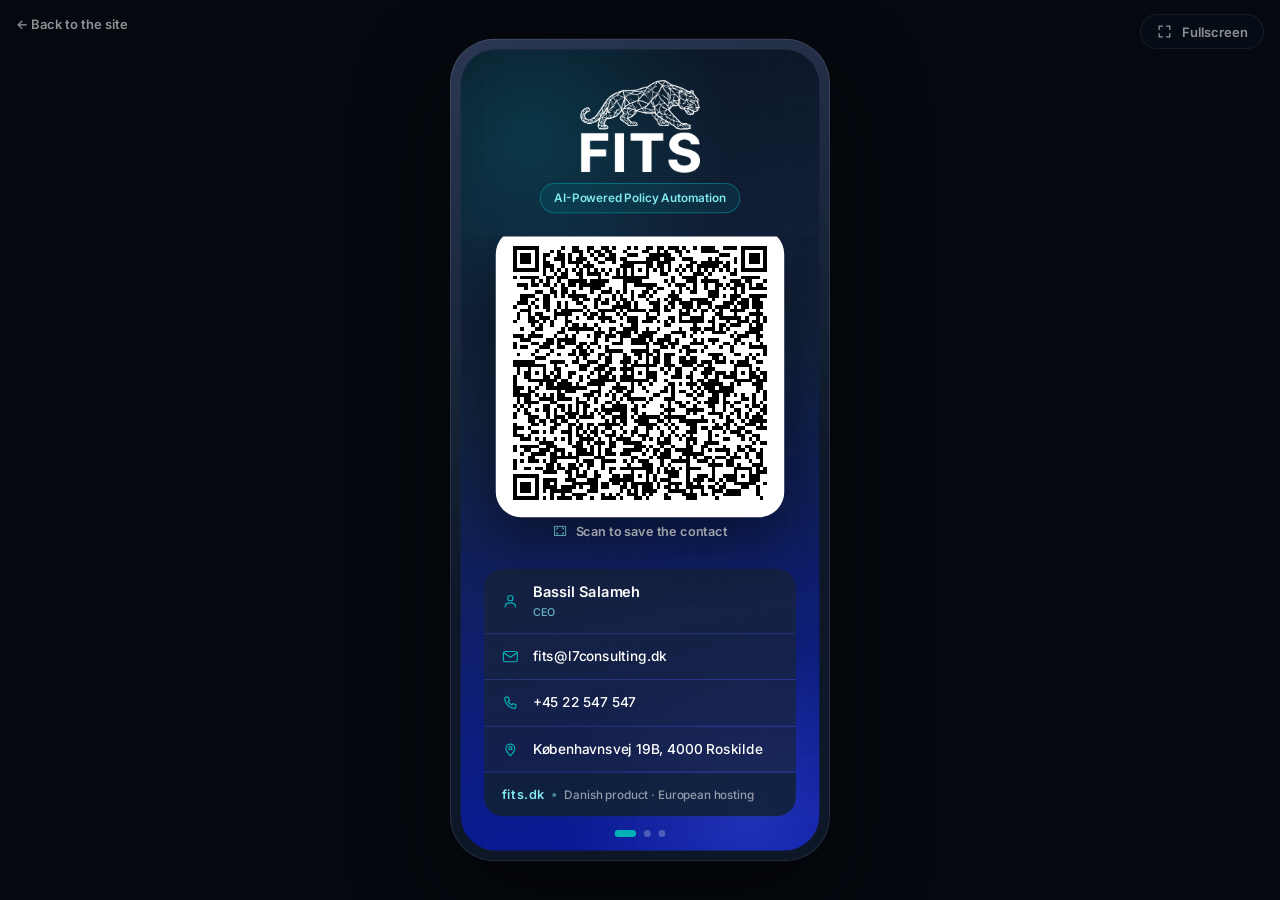
==== website/app/index.html @ e7f7e13a "feat(site): add a fullscreen app view and a Fullscreen button /app/ (and /da/app/) show the app scre" ====
<!doctype html>
<html lang="en" dir="ltr">
<head>
<meta charset="utf-8">
<meta name="viewport" content="width=device-width, initial-scale=1, viewport-fit=cover">
<title>FITS QR — the app, fullscreen</title>
<meta name="description" content="The FITS QR app screen on its own, filling the display. Swipe between the three contacts and scan a code to save it.">
<meta name="theme-color" content="#0b1524">
<link rel="canonical" href="https://cocodedk.github.io/fits-qr/app/">
<link rel="alternate" hreflang="en" href="https://cocodedk.github.io/fits-qr/app/">
<link rel="alternate" hreflang="da" href="https://cocodedk.github.io/fits-qr/da/app/">
<link rel="alternate" hreflang="x-default" href="https://cocodedk.github.io/fits-qr/app/">
<link rel="icon" type="image/png" sizes="32x32" href="../favicon-32.png">
<link rel="apple-touch-icon" href="../apple-touch-icon.png">
<meta name="mobile-web-app-capable" content="yes">
<meta name="apple-mobile-web-app-capable" content="yes">
<meta name="apple-mobile-web-app-status-bar-style" content="black-translucent">
<meta property="og:type" content="website">
<meta property="og:url" content="https://cocodedk.github.io/fits-qr/app/">
<meta property="og:title" content="FITS QR — the app, fullscreen">
<meta property="og:description" content="The FITS QR app screen on its own, filling the display. Swipe between the three contacts and scan a code to save it.">
<meta property="og:image" content="https://cocodedk.github.io/fits-qr/og.png">
<meta property="og:image:width" content="1200">
<meta property="og:image:height" content="630">
<meta name="twitter:card" content="summary_large_image">
<link rel="preconnect" href="https://fonts.googleapis.com">
<link rel="preconnect" href="https://fonts.gstatic.com" crossorigin>
<link rel="stylesheet" href="https://fonts.googleapis.com/css2?family=Inter:wght@400;500;600;700&display=swap">
<link rel="stylesheet" href="../styles.css">
</head>
<body class="kiosk">

<a class="kiosk-back" href="../">&#8592; Back to the site</a>
<button class="kiosk-fs btn btn-ghost btn-sm" type="button" id="go-fullscreen" aria-pressed="false" hidden><svg viewBox="0 0 24 24" fill="none" aria-hidden="true"><path d="M9 4.5H4.5V9M15 4.5H19.5V9M9 19.5H4.5V15M15 19.5H19.5V15" stroke="currentColor" stroke-width="1.9" stroke-linecap="round" stroke-linejoin="round"/></svg><span>Fullscreen</span></button>

<main class="kiosk-stage">
  <div class="phone" id="phone">
    <div class="phone-screen" id="screen" aria-label="The FITS QR app screen — swipe or use the arrow keys" tabindex="0" role="region">
      <div class="screen-grid"></div>
      <div class="app">
        <img class="app-logo" src="../fits-logo-white.png" width="336" height="261" alt="FITS">
        <p class="app-tagline">AI-Powered Policy Automation</p>
        <div class="pager">
          <div class="track" id="track">
          <article class="card" role="group" aria-roledescription="slide" aria-label="Bassil Salameh">
            <div class="qr-wrap">
              <div class="qr-glow"></div>
              <div class="qr-card">
                <img src="../qr-bassil.png" width="568" height="568" alt="QR code holding Bassil Salameh's contact details" loading="lazy" decoding="async">
              </div>
            </div>
            <p class="scan-hint"><svg viewBox="0 0 24 24" fill="none" aria-hidden="true"><rect x="3.5" y="5" width="17" height="14" stroke="#7FEAEF" stroke-width="1.5"/><path d="M7 9.5V7.5h2M17 9.5V7.5h-2M7 14.5v2h2M17 14.5v2h-2" stroke="#7FEAEF" stroke-width="1.5" stroke-linecap="round"/></svg>Scan to save the contact</p>
            <div class="rows">
              <div class="row"><svg viewBox="0 0 24 24" fill="none" aria-hidden="true"><circle cx="12" cy="8" r="3.6" stroke="#00B2B8" stroke-width="1.6"/><path d="M4.8 20c0-3.6 3.2-5.6 7.2-5.6s7.2 2 7.2 5.6" stroke="#00B2B8" stroke-width="1.6" stroke-linecap="round"/></svg><div><div class="row-name">Bassil Salameh</div><div class="row-role">CEO</div></div></div>
              <div class="row"><svg viewBox="0 0 24 24" fill="none" aria-hidden="true"><rect x="2.5" y="5" width="19" height="14" rx="2.5" stroke="#00B2B8" stroke-width="1.6"/><path d="M3.5 7l8.5 6 8.5-6" stroke="#00B2B8" stroke-width="1.6" stroke-linecap="round" stroke-linejoin="round"/></svg><div class="row-value">fits@l7consulting.dk</div></div>
              <div class="row"><svg viewBox="0 0 24 24" fill="none" aria-hidden="true"><path d="M6.2 3.5h3l1.6 4-2 1.4a11.4 11.4 0 0 0 5.3 5.3l1.4-2 4 1.6v3a2 2 0 0 1-2.2 2A16.5 16.5 0 0 1 4.2 5.7a2 2 0 0 1 2-2.2Z" stroke="#00B2B8" stroke-width="1.6" stroke-linejoin="round"/></svg><div class="row-value">+45 22 547 547</div></div>
              <div class="row"><svg viewBox="0 0 24 24" fill="none" aria-hidden="true"><path d="M12 21c4-4.2 6-7.3 6-10a6 6 0 1 0-12 0c0 2.7 2 5.8 6 10Z" stroke="#00B2B8" stroke-width="1.6" stroke-linejoin="round"/><circle cx="12" cy="10.6" r="2.2" stroke="#00B2B8" stroke-width="1.6"/></svg><div class="row-value">Københavnsvej 19B, 4000 Roskilde</div></div>
              <div class="row-foot"><b>fits.dk</b><i></i>Danish product · European hosting</div>
            </div>
          </article>
          <article class="card" role="group" aria-roledescription="slide" aria-label="Babak Bandpey">
            <div class="qr-wrap">
              <div class="qr-glow"></div>
              <div class="qr-card">
                <img src="../qr-babak.png" width="568" height="568" alt="QR code holding Babak Bandpey's contact details" loading="lazy" decoding="async">
              </div>
            </div>
            <p class="scan-hint"><svg viewBox="0 0 24 24" fill="none" aria-hidden="true"><rect x="3.5" y="5" width="17" height="14" stroke="#7FEAEF" stroke-width="1.5"/><path d="M7 9.5V7.5h2M17 9.5V7.5h-2M7 14.5v2h2M17 14.5v2h-2" stroke="#7FEAEF" stroke-width="1.5" stroke-linecap="round"/></svg>Scan to save the contact</p>
            <div class="rows">
              <div class="row"><svg viewBox="0 0 24 24" fill="none" aria-hidden="true"><circle cx="12" cy="8" r="3.6" stroke="#00B2B8" stroke-width="1.6"/><path d="M4.8 20c0-3.6 3.2-5.6 7.2-5.6s7.2 2 7.2 5.6" stroke="#00B2B8" stroke-width="1.6" stroke-linecap="round"/></svg><div><div class="row-name">Babak Bandpey</div><div class="row-role">CTO</div></div></div>
              <div class="row"><svg viewBox="0 0 24 24" fill="none" aria-hidden="true"><rect x="2.5" y="5" width="19" height="14" rx="2.5" stroke="#00B2B8" stroke-width="1.6"/><path d="M3.5 7l8.5 6 8.5-6" stroke="#00B2B8" stroke-width="1.6" stroke-linecap="round" stroke-linejoin="round"/></svg><div class="row-value">bba@l7consulting.dk</div></div>
              <div class="row"><svg viewBox="0 0 24 24" fill="none" aria-hidden="true"><path d="M6.2 3.5h3l1.6 4-2 1.4a11.4 11.4 0 0 0 5.3 5.3l1.4-2 4 1.6v3a2 2 0 0 1-2.2 2A16.5 16.5 0 0 1 4.2 5.7a2 2 0 0 1 2-2.2Z" stroke="#00B2B8" stroke-width="1.6" stroke-linejoin="round"/></svg><div class="row-value">+45 27 82 30 77</div></div>
              <div class="row"><svg viewBox="0 0 24 24" fill="none" aria-hidden="true"><path d="M12 21c4-4.2 6-7.3 6-10a6 6 0 1 0-12 0c0 2.7 2 5.8 6 10Z" stroke="#00B2B8" stroke-width="1.6" stroke-linejoin="round"/><circle cx="12" cy="10.6" r="2.2" stroke="#00B2B8" stroke-width="1.6"/></svg><div class="row-value">Københavnsvej 19B, 4000 Roskilde</div></div>
              <div class="row-foot"><b>fits.dk</b><i></i>Danish product · European hosting</div>
            </div>
          </article>
          <article class="card" role="group" aria-roledescription="slide" aria-label="Silas Stilling Jørgensen">
            <div class="qr-wrap">
              <div class="qr-glow"></div>
              <div class="qr-card">
                <img src="../qr-silas.png" width="568" height="568" alt="QR code holding Silas Stilling Jørgensen's contact details" loading="lazy" decoding="async">
              </div>
            </div>
            <p class="scan-hint"><svg viewBox="0 0 24 24" fill="none" aria-hidden="true"><rect x="3.5" y="5" width="17" height="14" stroke="#7FEAEF" stroke-width="1.5"/><path d="M7 9.5V7.5h2M17 9.5V7.5h-2M7 14.5v2h2M17 14.5v2h-2" stroke="#7FEAEF" stroke-width="1.5" stroke-linecap="round"/></svg>Scan to save the contact</p>
            <div class="rows">
              <div class="row"><svg viewBox="0 0 24 24" fill="none" aria-hidden="true"><circle cx="12" cy="8" r="3.6" stroke="#00B2B8" stroke-width="1.6"/><path d="M4.8 20c0-3.6 3.2-5.6 7.2-5.6s7.2 2 7.2 5.6" stroke="#00B2B8" stroke-width="1.6" stroke-linecap="round"/></svg><div><div class="row-name">Silas Stilling Jørgensen</div><div class="row-role">Cybersecurity Developer</div></div></div>
              <div class="row"><svg viewBox="0 0 24 24" fill="none" aria-hidden="true"><rect x="2.5" y="5" width="19" height="14" rx="2.5" stroke="#00B2B8" stroke-width="1.6"/><path d="M3.5 7l8.5 6 8.5-6" stroke="#00B2B8" stroke-width="1.6" stroke-linecap="round" stroke-linejoin="round"/></svg><div class="row-value">ssj@l7consulting.dk</div></div>
              <div class="row"><svg viewBox="0 0 24 24" fill="none" aria-hidden="true"><path d="M6.2 3.5h3l1.6 4-2 1.4a11.4 11.4 0 0 0 5.3 5.3l1.4-2 4 1.6v3a2 2 0 0 1-2.2 2A16.5 16.5 0 0 1 4.2 5.7a2 2 0 0 1 2-2.2Z" stroke="#00B2B8" stroke-width="1.6" stroke-linejoin="round"/></svg><div class="row-value">+45 61 26 89 99</div></div>
              <div class="row"><svg viewBox="0 0 24 24" fill="none" aria-hidden="true"><path d="M12 21c4-4.2 6-7.3 6-10a6 6 0 1 0-12 0c0 2.7 2 5.8 6 10Z" stroke="#00B2B8" stroke-width="1.6" stroke-linejoin="round"/><circle cx="12" cy="10.6" r="2.2" stroke="#00B2B8" stroke-width="1.6"/></svg><div class="row-value">Københavnsvej 19B, 4000 Roskilde</div></div>
              <div class="row-foot"><b>fits.dk</b><i></i>Danish product · European hosting</div>
            </div>
          </article>
          </div>
        </div>
        <div class="dots" id="dots" role="tablist" aria-label="Choose a contact card">
            <button type="button" data-go="0" aria-current="true" aria-label="Bassil Salameh"></button>
            <button type="button" data-go="1" aria-current="false" aria-label="Babak Bandpey"></button>
            <button type="button" data-go="2" aria-current="false" aria-label="Silas Stilling Jørgensen"></button>
        </div>
      </div>
    </div>
  </div>
</main>

<script>
window.__FITS_VCARDS = {
    0: "BEGIN:VCARD\r\nVERSION:3.0\r\nN:Salameh;Bassil;;;\r\nFN:Bassil Salameh\r\nORG:FITS - Framework for IT Security\r\nTITLE:CEO\r\nTEL;TYPE=WORK,VOICE:+45 22 547 547\r\nEMAIL;TYPE=WORK,INTERNET:fits@l7consulting.dk\r\nADR;TYPE=WORK:;;Københavnsvej 19B;Roskilde;;4000;Denmark\r\nURL:https://fits.dk\r\nEND:VCARD",
    1: "BEGIN:VCARD\r\nVERSION:3.0\r\nN:Bandpey;Babak;;;\r\nFN:Babak Bandpey\r\nORG:FITS - Framework for IT Security\r\nTITLE:CTO\r\nTEL;TYPE=WORK,VOICE:+45 27 82 30 77\r\nEMAIL;TYPE=WORK,INTERNET:bba@l7consulting.dk\r\nADR;TYPE=WORK:;;Københavnsvej 19B;Roskilde;;4000;Denmark\r\nURL:https://fits.dk\r\nEND:VCARD",
    2: "BEGIN:VCARD\r\nVERSION:3.0\r\nN:Jørgensen;Silas Stilling;;;\r\nFN:Silas Stilling Jørgensen\r\nORG:FITS - Framework for IT Security\r\nTITLE:Cybersecurity Developer\r\nTEL;TYPE=WORK,VOICE:+45 61 26 89 99\r\nEMAIL;TYPE=WORK,INTERNET:ssj@l7consulting.dk\r\nADR;TYPE=WORK:;;Københavnsvej 19B;Roskilde;;4000;Denmark\r\nURL:https://fits.dk\r\nEND:VCARD"
  };
</script>
<script>
(() => {
  const track = document.getElementById("track");
  const screen = document.getElementById("screen");
  const dots = [...document.querySelectorAll("#dots button")];
  const out = document.getElementById("vcard");
  const cards = [...track.children];
  const VCARDS = window.__FITS_VCARDS;

  let index = 0;

  const paint = () => {
    track.style.transform = `translate3d(${-index * 100}%, 0, 0)`;
    dots.forEach((d, i) => d.setAttribute("aria-current", String(i === index)));
    cards.forEach((c, i) => c.toggleAttribute("inert", i !== index));
    if (!out) return;
    out.innerHTML = VCARDS[index]
      .split("
")
      .map((line) => {
        const at = line.indexOf(":");
        if (at < 0) return `<span class="k">${line}</span>`;
        return `<span class="k">${line.slice(0, at + 1)}</span><span class="v">${line.slice(at + 1)}</span>`;
      })
      .join("
");
  };

  const go = (next) => {
    index = (next + cards.length) % cards.length;
    paint();
  };

  dots.forEach((d) => d.addEventListener("click", () => go(Number(d.dataset.go))));

  screen.addEventListener("keydown", (e) => {
    if (e.key === "ArrowLeft") { go(index - 1); e.preventDefault(); }
    if (e.key === "ArrowRight") { go(index + 1); e.preventDefault(); }
  });

  // Drag / swipe, mirroring the app's pager: follow the finger, then settle.
  let startX = null;
  let delta = 0;
  const move = (x) => {
    if (startX === null) return;
    delta = x - startX;
    track.style.transform = `translate3d(calc(${-index * 100}% + ${delta}px), 0, 0)`;
  };
  const up = () => {
    if (startX === null) return;
    track.classList.remove("dragging");
    const threshold = Math.min(90, track.getBoundingClientRect().width * 0.22);
    if (delta <= -threshold) go(index + 1);
    else if (delta >= threshold) go(index - 1);
    else paint();
    startX = null;
  };

  screen.addEventListener("pointerdown", (e) => {
    if (e.pointerType === "mouse" && e.button !== 0) return;
    startX = e.clientX;
    delta = 0;
    track.classList.add("dragging");
    screen.setPointerCapture(e.pointerId);
  });
  screen.addEventListener("pointermove", (e) => move(e.clientX));
  screen.addEventListener("pointerup", up);
  screen.addEventListener("pointercancel", up);
  screen.addEventListener("dragstart", (e) => e.preventDefault());

  paint();
})();
</script>
<script>
(() => {
  const phone = document.getElementById("phone");
  const fit = () => {
    const narrow = window.matchMedia("(max-width: 520px)").matches;
    // Bare 390x844 screen on small viewports; the framed 412x866 device elsewhere.
    const w = narrow ? 390 : 412;
    const h = narrow ? 844 : 866;
    const pad = narrow ? 0 : 56;
    const scale = Math.min(
      (window.innerWidth - pad) / w,
      (window.innerHeight - pad) / h,
    );
    phone.style.setProperty("--fit", String(Math.max(0.3, scale)));
  };
  fit();
  window.addEventListener("resize", fit);
  window.addEventListener("orientationchange", fit);
})();
</script>
<script>
(() => {
  const btn = document.getElementById("go-fullscreen");
  const phone = document.getElementById("phone");
  if (!btn || !phone || !phone.requestFullscreen) return;

  const fit = () => {
    if (!document.fullscreenElement) {
      phone.style.removeProperty("--fit");
      return;
    }
    const scale = Math.min(window.innerWidth / 412, window.innerHeight / 866);
    phone.style.setProperty("--fit", String(Math.max(0.3, scale)));
  };

  btn.hidden = false;
  btn.addEventListener("click", () => {
    if (document.fullscreenElement) document.exitFullscreen();
    else phone.requestFullscreen().catch(() => {});
  });
  document.addEventListener("fullscreenchange", () => {
    btn.setAttribute("aria-pressed", String(Boolean(document.fullscreenElement)));
    fit();
  });
  window.addEventListener("resize", fit);
})();
</script>

</body>
</html>
---- website/styles.css ----
/* FITS QR — palette lifted from fits.dk's own stylesheet. */
:root {
  --navy: #0b1524;
  --navy-mid: #13233e;
  --indigo: #0818a0;
  --violet: #586eff;
  --teal: #00b2b8;
  --teal-light: #7feaef;
  --ink: #ffffff;
  --ink-dim: rgba(255, 255, 255, 0.62);
  --ink-faint: rgba(255, 255, 255, 0.42);
  --hairline: rgba(255, 255, 255, 0.12);
  --display: "Inter Tight", "Inter", system-ui, -apple-system, sans-serif;
  --body: "Inter", system-ui, -apple-system, sans-serif;
  --mono: "IBM Plex Mono", ui-monospace, "SFMono-Regular", Menlo, monospace;
  --shell: 1180px;
}

* { box-sizing: border-box; }

html { scroll-behavior: smooth; }

body {
  margin: 0;
  background: var(--navy);
  color: var(--ink);
  font-family: var(--body);
  font-size: 16px;
  line-height: 1.6;
  -webkit-font-smoothing: antialiased;
  overflow-x: hidden;
}

a { color: var(--teal-light); text-decoration: none; }
a:hover { color: var(--ink); }
a:focus-visible,
button:focus-visible {
  outline: 2px solid var(--teal-light);
  outline-offset: 3px;
  border-radius: 4px;
}

.shell {
  width: 100%;
  max-width: var(--shell);
  margin: 0 auto;
  padding: 0 24px;
}

/* ── Header ─────────────────────────────────────────────────────────── */
.masthead {
  position: sticky;
  top: 0;
  z-index: 20;
  background: rgba(11, 21, 36, 0.82);
  backdrop-filter: blur(14px);
  border-bottom: 1px solid var(--hairline);
}
.masthead .shell {
  display: flex;
  align-items: center;
  gap: 20px;
  min-height: 64px;
}
.brand {
  display: flex;
  align-items: center;
  gap: 11px;
  color: var(--ink);
  font-family: var(--display);
  font-weight: 700;
  letter-spacing: 0.02em;
}
.brand img { width: 30px; height: auto; display: block; }
.masthead nav {
  margin-left: auto;
  display: flex;
  align-items: center;
  gap: 8px;
}
.lang-switch {
  font-size: 13px;
  font-weight: 600;
  letter-spacing: 0.06em;
  color: var(--ink-dim);
  padding: 6px 10px;
  border: 1px solid var(--hairline);
  border-radius: 999px;
}
.lang-switch:hover { color: var(--ink); border-color: var(--teal); }

.btn {
  display: inline-flex;
  align-items: center;
  gap: 9px;
  font-family: var(--body);
  font-size: 15px;
  font-weight: 600;
  padding: 11px 20px;
  border-radius: 999px;
  border: 1px solid transparent;
  cursor: pointer;
  transition: transform 0.16s ease, background 0.16s ease, border-color 0.16s ease;
}
.btn svg { width: 17px; height: 17px; flex: none; }
.btn-primary {
  background: var(--teal);
  color: #04222a;
}
.btn-primary:hover { background: var(--teal-light); color: #04222a; transform: translateY(-1px); }
.btn-ghost {
  background: transparent;
  color: var(--ink);
  border-color: var(--hairline);
}
.btn-ghost:hover { color: var(--ink); border-color: var(--teal); transform: translateY(-1px); }
.btn-sm { font-size: 13.5px; padding: 8px 15px; }

/* ── Hero ───────────────────────────────────────────────────────────── */
.hero {
  position: relative;
  padding: 68px 0 40px;
  background:
    radial-gradient(900px 620px at 88% 8%, rgba(88, 110, 255, 0.30), transparent 68%),
    radial-gradient(760px 540px at 6% 46%, rgba(0, 178, 184, 0.20), transparent 68%),
    linear-gradient(172deg, var(--navy) 0%, var(--navy-mid) 52%, #0a1a5c 100%);
  overflow: hidden;
}
.hero::after {
  content: "";
  position: absolute;
  inset: 0;
  pointer-events: none;
  background-image:
    linear-gradient(rgba(255, 255, 255, 0.028) 1px, transparent 1px),
    linear-gradient(90deg, rgba(255, 255, 255, 0.028) 1px, transparent 1px);
  background-size: 30px 30px;
  mask-image: radial-gradient(circle at 50% 30%, #000 45%, transparent 78%);
}
.hero .shell {
  position: relative;
  z-index: 1;
  display: grid;
  grid-template-columns: minmax(0, 1fr) 390px;
  gap: 56px;
  align-items: center;
}

.eyebrow {
  display: inline-flex;
  align-items: center;
  gap: 9px;
  font-size: 11.5px;
  font-weight: 600;
  letter-spacing: 0.2em;
  text-transform: uppercase;
  color: var(--teal-light);
  padding: 6px 13px;
  border: 1px solid rgba(0, 178, 184, 0.42);
  border-radius: 999px;
  background: rgba(0, 178, 184, 0.09);
}
h1 {
  font-family: var(--display);
  font-size: clamp(2.6rem, 5.4vw, 4.15rem);
  font-weight: 800;
  line-height: 0.98;
  letter-spacing: -0.035em;
  margin: 22px 0 0;
  text-wrap: balance;
}
h1 em {
  font-style: normal;
  color: var(--teal-light);
}
.lede {
  font-size: 1.135rem;
  color: var(--ink-dim);
  max-width: 46ch;
  margin: 20px 0 0;
  text-wrap: pretty;
}
.cta-row {
  display: flex;
  flex-wrap: wrap;
  gap: 12px;
  margin-top: 30px;
}
.cta-note {
  font-size: 13px;
  color: var(--ink-faint);
  margin: 14px 0 0;
}

/* ── Phone replica — the app screen, one-to-one ─────────────────────── */
.phone {
  position: relative;
  width: 390px;
  height: 844px;
  border-radius: 46px;
  padding: 11px;
  background: linear-gradient(160deg, #2b3752, #0d1728 60%);
  box-shadow:
    0 44px 90px rgba(0, 0, 0, 0.55),
    0 0 0 1px rgba(255, 255, 255, 0.10) inset;
  justify-self: end;
  flex: none;
}
.phone-screen {
  position: relative;
  width: 100%;
  height: 100%;
  border-radius: 36px;
  overflow: hidden;
  background: linear-gradient(168deg, #0b1524 0%, #13233e 42%, #0818a0 100%);
  touch-action: pan-y;
  user-select: none;
}
.phone-screen::before,
.phone-screen::after {
  content: "";
  position: absolute;
  border-radius: 50%;
  pointer-events: none;
}
.phone-screen::before {
  top: -120px; left: -140px; width: 420px; height: 420px;
  background: radial-gradient(circle, rgba(0, 178, 184, 0.20) 0%, rgba(0, 178, 184, 0) 70%);
}
.phone-screen::after {
  bottom: -160px; right: -120px; width: 380px; height: 380px;
  background: radial-gradient(circle, rgba(88, 110, 255, 0.28) 0%, rgba(88, 110, 255, 0) 70%);
}
.screen-grid {
  position: absolute;
  inset: 0;
  opacity: 0.5;
  background-image:
    linear-gradient(rgba(255, 255, 255, 0.035) 1px, transparent 1px),
    linear-gradient(90deg, rgba(255, 255, 255, 0.035) 1px, transparent 1px);
  background-size: 26px 26px;
}

.app {
  position: relative;
  z-index: 1;
  display: flex;
  flex-direction: column;
  align-items: center;
  height: 100%;
  padding: 30px 0 14px;
}
.app-logo { width: 126px; height: auto; display: block; }
.app-tagline {
  margin-top: 9px;
  padding: 5px 14px;
  border: 1px solid rgba(0, 178, 184, 0.45);
  border-radius: 999px;
  background: rgba(0, 178, 184, 0.10);
  font-size: 12px;
  font-weight: 600;
  color: var(--teal-light);
  white-space: nowrap;
}

/* the swipeable track */
.pager {
  flex: 1;
  width: 100%;
  min-height: 0;
  overflow: hidden;
  margin-top: 12px;
}
.track {
  display: flex;
  height: 100%;
  transition: transform 0.42s cubic-bezier(0.22, 0.61, 0.36, 1);
}
.track.dragging { transition: none; }
.card {
  flex: 0 0 100%;
  min-width: 0;
  display: flex;
  flex-direction: column;
  align-items: center;
  padding: 0 24px;
}

.qr-wrap {
  position: relative;
  flex: 1;
  min-height: 0;
  width: 100%;
  display: flex;
  align-items: center;
  justify-content: center;
}
.qr-glow {
  position: absolute;
  width: min(100%, 296px);
  aspect-ratio: 1;
  border-radius: 40px;
  background: radial-gradient(circle, rgba(0, 178, 184, 0.55) 0%, rgba(0, 178, 184, 0) 68%);
  filter: blur(20px);
  animation: pulse 4.5s ease-in-out infinite;
}
@keyframes pulse {
  0%, 100% { transform: scale(1.02); opacity: 0.55; }
  50% { transform: scale(1.14); opacity: 0.85; }
}
.qr-card {
  position: relative;
  width: min(100%, 296px);
  aspect-ratio: 1;
  padding: 14px;
  border-radius: 26px;
  background: #fff;
  box-shadow: 0 24px 60px rgba(0, 0, 0, 0.45);
}
.qr-card img {
  width: 100%;
  height: 100%;
  display: block;
  image-rendering: pixelated;
}
.scan-hint {
  display: flex;
  align-items: center;
  gap: 8px;
  margin-top: 12px;
  font-size: 13px;
  font-weight: 600;
  color: rgba(255, 255, 255, 0.86);
}
.scan-hint svg { width: 16px; height: 16px; flex: none; }

.rows {
  margin-top: 16px;
  width: 100%;
  display: flex;
  flex-direction: column;
  gap: 1px;
  border-radius: 20px;
  overflow: hidden;
  background: rgba(255, 255, 255, 0.10);
}
.row {
  display: flex;
  align-items: center;
  gap: 14px;
  padding: 12px 18px;
  background: rgba(11, 21, 36, 0.62);
}
.row svg { width: 18px; height: 18px; flex: none; }
.row-name { font-size: 15px; font-weight: 600; }
.row-role { font-size: 11px; font-weight: 500; color: rgba(127, 234, 239, 0.75); }
.row-value { font-size: 14px; font-weight: 500; }
.row-foot {
  display: flex;
  align-items: center;
  gap: 8px;
  padding: 12px 18px;
  background: rgba(9, 26, 38, 0.78);
  font-size: 12px;
  font-weight: 500;
  color: rgba(255, 255, 255, 0.55);
}
.row-foot b {
  font-size: 13px;
  font-weight: 600;
  letter-spacing: 0.06em;
  color: var(--teal-light);
}
.row-foot i {
  width: 4px; height: 4px; border-radius: 50%;
  background: rgba(127, 234, 239, 0.5); flex: none;
}

.dots {
  display: flex;
  gap: 8px;
  margin-top: 14px;
  padding: 0;
  border: 0;
  background: none;
}
.dots button {
  width: 7px; height: 7px;
  padding: 0;
  border: 0;
  border-radius: 999px;
  background: rgba(255, 255, 255, 0.25);
  cursor: pointer;
  transition: width 0.28s ease, background 0.28s ease;
}
.dots button[aria-current="true"] { width: 22px; background: var(--teal); }

/* ── Stage: the phone plus its fullscreen controls ──────────────────── */
.stage {
  display: flex;
  flex-direction: column;
  align-items: center;
  gap: 14px;
  justify-self: end;
}
.stage-controls {
  display: flex;
  align-items: center;
  gap: 14px;
  flex-wrap: wrap;
  justify-content: center;
}
.stage-link {
  font-size: 13.5px;
  font-weight: 500;
  color: var(--ink-faint);
  border-bottom: 1px solid transparent;
}
.stage-link:hover { color: var(--teal-light); border-bottom-color: currentColor; }

/* The app screen is a fixed 390x844 box. Filling a viewport scales it as one block,
   so the layout stays pixel-for-pixel what the phone shows instead of reflowing. */
.phone:fullscreen {
  transform: scale(var(--fit, 1));
  transform-origin: center center;
  box-shadow: none;
  border-radius: 0;
  background: none;
  padding: 0;
}
.phone:fullscreen .phone-screen { border-radius: 0; }
.phone::backdrop { background: #05090f; }

/* ── Kiosk page: the app alone ──────────────────────────────────────── */
body.kiosk {
  background: #05090f;
  overflow: hidden;
}
/* Fixed to the viewport so the scaled phone is centred against the real screen box,
   with no page flow to shift it. */
.kiosk-stage {
  position: fixed;
  inset: 0;
  display: flex;
  align-items: center;
  justify-content: center;
}
body.kiosk .phone {
  transform: scale(var(--fit, 1));
  transform-origin: center center;
  justify-self: auto;
}
.kiosk-back,
.kiosk-fs {
  position: fixed;
  top: max(14px, env(safe-area-inset-top));
  z-index: 5;
  font-size: 13px;
  font-weight: 600;
  opacity: 0.55;
  transition: opacity 0.18s ease;
}
.kiosk-back { left: max(16px, env(safe-area-inset-left)); color: var(--ink); }
.kiosk-fs { right: max(16px, env(safe-area-inset-right)); background: rgba(11, 21, 36, 0.7); }
.kiosk-back:hover,
.kiosk-fs:hover { opacity: 1; }

/* Small screens: the app takes the whole display and the chrome gets out of the way. */
@media (max-width: 520px) {
  body.kiosk .phone { padding: 0; border-radius: 0; background: none; box-shadow: none; }
  body.kiosk .phone-screen { border-radius: 0; }
  .kiosk-back span, .kiosk-fs span { display: none; }
}

/* ── vCard payload readout — the signature panel ────────────────────── */
.payload {
  border-top: 1px solid var(--hairline);
  border-bottom: 1px solid var(--hairline);
  background: #08111d;
  padding: 44px 0;
}
.payload .shell {
  display: grid;
  grid-template-columns: minmax(0, 0.85fr) minmax(0, 1.15fr);
  gap: 44px;
  align-items: start;
}
.payload h2 {
  font-family: var(--display);
  font-size: 1.75rem;
  font-weight: 700;
  letter-spacing: -0.02em;
  margin: 0;
}
.payload p {
  color: var(--ink-dim);
  margin: 12px 0 0;
  max-width: 42ch;
  text-wrap: pretty;
}
.vcard {
  margin: 0;
  font-family: var(--mono);
  font-size: 12.5px;
  line-height: 1.85;
  color: var(--ink-dim);
  background: #0b1524;
  border: 1px solid var(--hairline);
  border-radius: 14px;
  padding: 20px 22px;
  overflow-x: auto;
  white-space: pre;
  tab-size: 2;
}
.vcard .k { color: var(--teal); }
.vcard .v { color: var(--ink); }

/* ── Facts ──────────────────────────────────────────────────────────── */
.facts { padding: 56px 0; }
.facts .shell {
  display: grid;
  grid-template-columns: repeat(auto-fit, minmax(240px, 1fr));
  gap: 22px;
}
.fact {
  padding: 26px 24px;
  border: 1px solid var(--hairline);
  border-radius: 18px;
  background: linear-gradient(160deg, rgba(255, 255, 255, 0.045), rgba(255, 255, 255, 0.012));
}
.fact svg { width: 22px; height: 22px; color: var(--teal); }
.fact h3 {
  font-family: var(--display);
  font-size: 1.06rem;
  font-weight: 700;
  margin: 14px 0 6px;
  letter-spacing: -0.01em;
}
.fact p { margin: 0; font-size: 14.5px; color: var(--ink-dim); text-wrap: pretty; }

/* ── Install steps — a real sequence, so it is numbered ─────────────── */
.install {
  padding: 8px 0 72px;
}
.install h2 {
  font-family: var(--display);
  font-size: clamp(1.7rem, 3vw, 2.3rem);
  font-weight: 800;
  letter-spacing: -0.025em;
  margin: 0 0 6px;
}
.install > .shell > p {
  color: var(--ink-dim);
  margin: 0 0 32px;
  max-width: 54ch;
}
.steps {
  list-style: none;
  counter-reset: step;
  margin: 0;
  padding: 0;
  display: grid;
  grid-template-columns: repeat(auto-fit, minmax(250px, 1fr));
  gap: 20px;
}
.steps li {
  counter-increment: step;
  position: relative;
  padding: 24px 22px 22px;
  border: 1px solid var(--hairline);
  border-radius: 18px;
  background: rgba(255, 255, 255, 0.022);
}
.steps li::before {
  content: counter(step, decimal-leading-zero);
  font-family: var(--mono);
  font-size: 12px;
  font-weight: 600;
  letter-spacing: 0.1em;
  color: var(--teal);
}
.steps h3 {
  font-family: var(--display);
  font-size: 1.04rem;
  font-weight: 700;
  margin: 10px 0 6px;
}
.steps p { margin: 0; font-size: 14.5px; color: var(--ink-dim); text-wrap: pretty; }
.steps code {
  font-family: var(--mono);
  font-size: 12.5px;
  color: var(--teal-light);
  background: rgba(0, 178, 184, 0.10);
  padding: 1px 6px;
  border-radius: 5px;
}

/* ── Footer ─────────────────────────────────────────────────────────── */
footer {
  border-top: 1px solid var(--hairline);
  padding: 30px 0 40px;
  font-size: 14px;
  color: var(--ink-faint);
}
footer .shell {
  display: flex;
  flex-wrap: wrap;
  gap: 10px 22px;
  align-items: center;
}
footer .spacer { margin-left: auto; }

/* ── Persian/RTL and Danish share the LTR layout; Danish needs nothing ── */

/* ── Responsive ─────────────────────────────────────────────────────── */
@media (max-width: 1060px) {
  .hero .shell {
    grid-template-columns: minmax(0, 1fr);
    justify-items: center;
    text-align: center;
    gap: 44px;
  }
  .lede { max-width: 52ch; }
  .cta-row { justify-content: center; }
  .stage { justify-self: center; }
  .payload .shell { grid-template-columns: minmax(0, 1fr); gap: 26px; }
  .payload p { max-width: none; }
}

/* Laptop-height viewports: scale the whole phone so the app screen keeps its exact
   390x844 proportions instead of being cropped. */
@media (min-width: 1061px) and (max-height: 920px) {
  .hero .phone {
    transform: scale(0.82);
    transform-origin: top center;
    margin-bottom: -150px;
  }
  .hero { padding-top: 46px; }
}

@media (max-width: 460px) {
  .shell { padding: 0 16px; }
  .hero { padding: 44px 0 30px; }
  /* The phone scales as one block so the app screen keeps its exact proportions. */
  .hero .phone {
    width: 390px;
    transform: scale(var(--phone-scale, 0.86));
    transform-origin: top center;
    margin-bottom: calc(844px * (var(--phone-scale, 0.86) - 1));
  }
  .masthead .btn span { display: none; }
}

@media (prefers-reduced-motion: reduce) {
  html { scroll-behavior: auto; }
  .qr-glow { animation: none; }
  .track { transition: none; }
  .btn:hover { transform: none; }
}
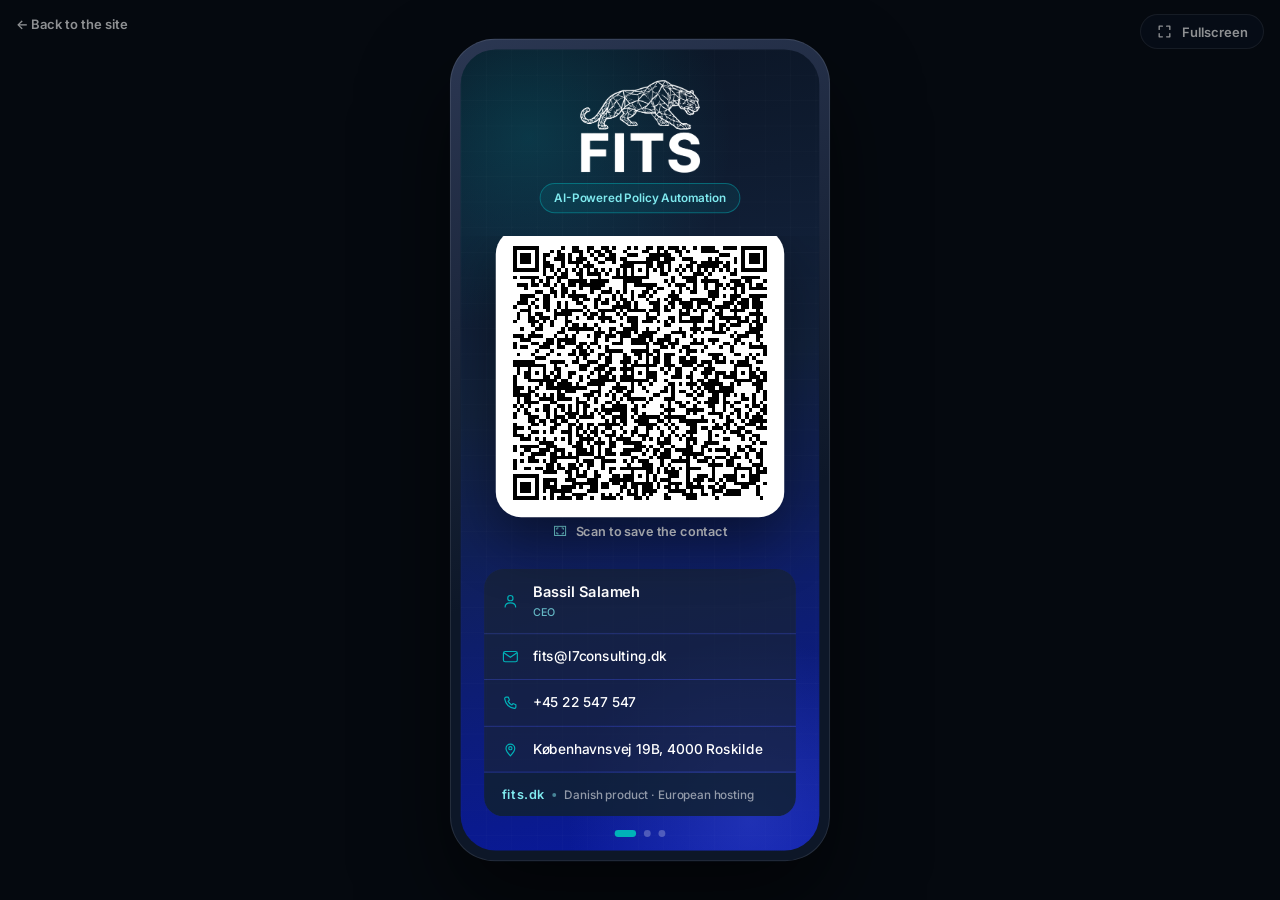
==== commit e2b08bc7: "fix(site): stop Python eating the pager script's \\r\\n escapes PAGER_JS was a normal triple-quoted " ====
--- a/website/app/index.html
+++ b/website/app/index.html
@@ -126,15 +126,13 @@
     cards.forEach((c, i) => c.toggleAttribute("inert", i !== index));
     if (!out) return;
     out.innerHTML = VCARDS[index]
-      .split("
-")
+      .split("\r\n")
       .map((line) => {
         const at = line.indexOf(":");
         if (at < 0) return `<span class="k">${line}</span>`;
         return `<span class="k">${line.slice(0, at + 1)}</span><span class="v">${line.slice(at + 1)}</span>`;
       })
-      .join("
-");
+      .join("\n");
   };
 
   const go = (next) => {
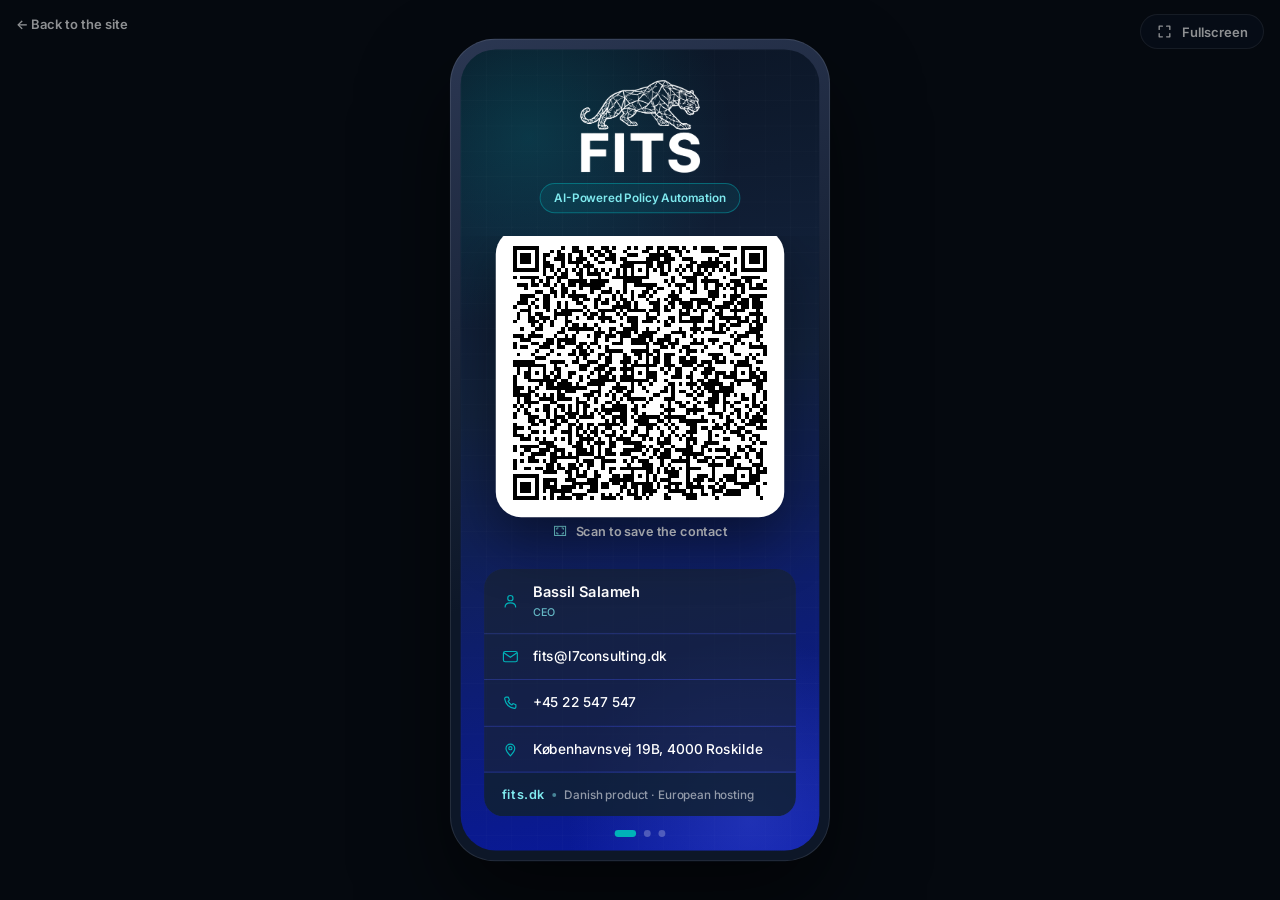
==== commit fffa9b91: "Merge branch 'qr-intrinsic-size' Co-Authored-By: Claude Opus 5 (1M context) <noreply@anthropic.com>" ====
--- a/website/app/index.html
+++ b/website/app/index.html
@@ -52,9 +52,9 @@
             <p class="scan-hint"><svg viewBox="0 0 24 24" fill="none" aria-hidden="true"><rect x="3.5" y="5" width="17" height="14" stroke="#7FEAEF" stroke-width="1.5"/><path d="M7 9.5V7.5h2M17 9.5V7.5h-2M7 14.5v2h2M17 14.5v2h-2" stroke="#7FEAEF" stroke-width="1.5" stroke-linecap="round"/></svg>Scan to save the contact</p>
             <div class="rows">
               <div class="row"><svg viewBox="0 0 24 24" fill="none" aria-hidden="true"><circle cx="12" cy="8" r="3.6" stroke="#00B2B8" stroke-width="1.6"/><path d="M4.8 20c0-3.6 3.2-5.6 7.2-5.6s7.2 2 7.2 5.6" stroke="#00B2B8" stroke-width="1.6" stroke-linecap="round"/></svg><div><div class="row-name">Bassil Salameh</div><div class="row-role">CEO</div></div></div>
-              <div class="row"><svg viewBox="0 0 24 24" fill="none" aria-hidden="true"><rect x="2.5" y="5" width="19" height="14" rx="2.5" stroke="#00B2B8" stroke-width="1.6"/><path d="M3.5 7l8.5 6 8.5-6" stroke="#00B2B8" stroke-width="1.6" stroke-linecap="round" stroke-linejoin="round"/></svg><div class="row-value">fits@l7consulting.dk</div></div>
-              <div class="row"><svg viewBox="0 0 24 24" fill="none" aria-hidden="true"><path d="M6.2 3.5h3l1.6 4-2 1.4a11.4 11.4 0 0 0 5.3 5.3l1.4-2 4 1.6v3a2 2 0 0 1-2.2 2A16.5 16.5 0 0 1 4.2 5.7a2 2 0 0 1 2-2.2Z" stroke="#00B2B8" stroke-width="1.6" stroke-linejoin="round"/></svg><div class="row-value">+45 22 547 547</div></div>
-              <div class="row"><svg viewBox="0 0 24 24" fill="none" aria-hidden="true"><path d="M12 21c4-4.2 6-7.3 6-10a6 6 0 1 0-12 0c0 2.7 2 5.8 6 10Z" stroke="#00B2B8" stroke-width="1.6" stroke-linejoin="round"/><circle cx="12" cy="10.6" r="2.2" stroke="#00B2B8" stroke-width="1.6"/></svg><div class="row-value">Københavnsvej 19B, 4000 Roskilde</div></div>
+              <div class="row"><svg viewBox="0 0 24 24" fill="none" aria-hidden="true"><rect x="2.5" y="5" width="19" height="14" rx="2.5" stroke="#00B2B8" stroke-width="1.6"/><path d="M3.5 7l8.5 6 8.5-6" stroke="#00B2B8" stroke-width="1.6" stroke-linecap="round" stroke-linejoin="round"/></svg><div class="row-value" data-vc="EMAIL">••••@l7consulting.dk</div></div>
+              <div class="row"><svg viewBox="0 0 24 24" fill="none" aria-hidden="true"><path d="M6.2 3.5h3l1.6 4-2 1.4a11.4 11.4 0 0 0 5.3 5.3l1.4-2 4 1.6v3a2 2 0 0 1-2.2 2A16.5 16.5 0 0 1 4.2 5.7a2 2 0 0 1 2-2.2Z" stroke="#00B2B8" stroke-width="1.6" stroke-linejoin="round"/></svg><div class="row-value" data-vc="TEL">+•• •• ••• •••</div></div>
+              <div class="row"><svg viewBox="0 0 24 24" fill="none" aria-hidden="true"><path d="M12 21c4-4.2 6-7.3 6-10a6 6 0 1 0-12 0c0 2.7 2 5.8 6 10Z" stroke="#00B2B8" stroke-width="1.6" stroke-linejoin="round"/><circle cx="12" cy="10.6" r="2.2" stroke="#00B2B8" stroke-width="1.6"/></svg><div class="row-value" data-vc="ADR">Københavnsvej ••B, •••• Roskilde</div></div>
               <div class="row-foot"><b>fits.dk</b><i></i>Danish product · European hosting</div>
             </div>
           </article>
@@ -62,15 +62,15 @@
             <div class="qr-wrap">
               <div class="qr-glow"></div>
               <div class="qr-card">
-                <img src="../qr-babak.png" width="568" height="568" alt="QR code holding Babak Bandpey's contact details" loading="lazy" decoding="async">
+                <img src="../qr-babak.png" width="536" height="536" alt="QR code holding Babak Bandpey's contact details" loading="lazy" decoding="async">
               </div>
             </div>
             <p class="scan-hint"><svg viewBox="0 0 24 24" fill="none" aria-hidden="true"><rect x="3.5" y="5" width="17" height="14" stroke="#7FEAEF" stroke-width="1.5"/><path d="M7 9.5V7.5h2M17 9.5V7.5h-2M7 14.5v2h2M17 14.5v2h-2" stroke="#7FEAEF" stroke-width="1.5" stroke-linecap="round"/></svg>Scan to save the contact</p>
             <div class="rows">
               <div class="row"><svg viewBox="0 0 24 24" fill="none" aria-hidden="true"><circle cx="12" cy="8" r="3.6" stroke="#00B2B8" stroke-width="1.6"/><path d="M4.8 20c0-3.6 3.2-5.6 7.2-5.6s7.2 2 7.2 5.6" stroke="#00B2B8" stroke-width="1.6" stroke-linecap="round"/></svg><div><div class="row-name">Babak Bandpey</div><div class="row-role">CTO</div></div></div>
-              <div class="row"><svg viewBox="0 0 24 24" fill="none" aria-hidden="true"><rect x="2.5" y="5" width="19" height="14" rx="2.5" stroke="#00B2B8" stroke-width="1.6"/><path d="M3.5 7l8.5 6 8.5-6" stroke="#00B2B8" stroke-width="1.6" stroke-linecap="round" stroke-linejoin="round"/></svg><div class="row-value">bba@l7consulting.dk</div></div>
-              <div class="row"><svg viewBox="0 0 24 24" fill="none" aria-hidden="true"><path d="M6.2 3.5h3l1.6 4-2 1.4a11.4 11.4 0 0 0 5.3 5.3l1.4-2 4 1.6v3a2 2 0 0 1-2.2 2A16.5 16.5 0 0 1 4.2 5.7a2 2 0 0 1 2-2.2Z" stroke="#00B2B8" stroke-width="1.6" stroke-linejoin="round"/></svg><div class="row-value">+45 27 82 30 77</div></div>
-              <div class="row"><svg viewBox="0 0 24 24" fill="none" aria-hidden="true"><path d="M12 21c4-4.2 6-7.3 6-10a6 6 0 1 0-12 0c0 2.7 2 5.8 6 10Z" stroke="#00B2B8" stroke-width="1.6" stroke-linejoin="round"/><circle cx="12" cy="10.6" r="2.2" stroke="#00B2B8" stroke-width="1.6"/></svg><div class="row-value">Københavnsvej 19B, 4000 Roskilde</div></div>
+              <div class="row"><svg viewBox="0 0 24 24" fill="none" aria-hidden="true"><rect x="2.5" y="5" width="19" height="14" rx="2.5" stroke="#00B2B8" stroke-width="1.6"/><path d="M3.5 7l8.5 6 8.5-6" stroke="#00B2B8" stroke-width="1.6" stroke-linecap="round" stroke-linejoin="round"/></svg><div class="row-value" data-vc="EMAIL">•••@l7consulting.dk</div></div>
+              <div class="row"><svg viewBox="0 0 24 24" fill="none" aria-hidden="true"><path d="M6.2 3.5h3l1.6 4-2 1.4a11.4 11.4 0 0 0 5.3 5.3l1.4-2 4 1.6v3a2 2 0 0 1-2.2 2A16.5 16.5 0 0 1 4.2 5.7a2 2 0 0 1 2-2.2Z" stroke="#00B2B8" stroke-width="1.6" stroke-linejoin="round"/></svg><div class="row-value" data-vc="TEL">+•• •• •• •• ••</div></div>
+              <div class="row"><svg viewBox="0 0 24 24" fill="none" aria-hidden="true"><path d="M12 21c4-4.2 6-7.3 6-10a6 6 0 1 0-12 0c0 2.7 2 5.8 6 10Z" stroke="#00B2B8" stroke-width="1.6" stroke-linejoin="round"/><circle cx="12" cy="10.6" r="2.2" stroke="#00B2B8" stroke-width="1.6"/></svg><div class="row-value" data-vc="ADR">Københavnsvej ••B, •••• Roskilde</div></div>
               <div class="row-foot"><b>fits.dk</b><i></i>Danish product · European hosting</div>
             </div>
           </article>
@@ -84,9 +84,9 @@
             <p class="scan-hint"><svg viewBox="0 0 24 24" fill="none" aria-hidden="true"><rect x="3.5" y="5" width="17" height="14" stroke="#7FEAEF" stroke-width="1.5"/><path d="M7 9.5V7.5h2M17 9.5V7.5h-2M7 14.5v2h2M17 14.5v2h-2" stroke="#7FEAEF" stroke-width="1.5" stroke-linecap="round"/></svg>Scan to save the contact</p>
             <div class="rows">
               <div class="row"><svg viewBox="0 0 24 24" fill="none" aria-hidden="true"><circle cx="12" cy="8" r="3.6" stroke="#00B2B8" stroke-width="1.6"/><path d="M4.8 20c0-3.6 3.2-5.6 7.2-5.6s7.2 2 7.2 5.6" stroke="#00B2B8" stroke-width="1.6" stroke-linecap="round"/></svg><div><div class="row-name">Silas Stilling Jørgensen</div><div class="row-role">Cybersecurity Developer</div></div></div>
-              <div class="row"><svg viewBox="0 0 24 24" fill="none" aria-hidden="true"><rect x="2.5" y="5" width="19" height="14" rx="2.5" stroke="#00B2B8" stroke-width="1.6"/><path d="M3.5 7l8.5 6 8.5-6" stroke="#00B2B8" stroke-width="1.6" stroke-linecap="round" stroke-linejoin="round"/></svg><div class="row-value">ssj@l7consulting.dk</div></div>
-              <div class="row"><svg viewBox="0 0 24 24" fill="none" aria-hidden="true"><path d="M6.2 3.5h3l1.6 4-2 1.4a11.4 11.4 0 0 0 5.3 5.3l1.4-2 4 1.6v3a2 2 0 0 1-2.2 2A16.5 16.5 0 0 1 4.2 5.7a2 2 0 0 1 2-2.2Z" stroke="#00B2B8" stroke-width="1.6" stroke-linejoin="round"/></svg><div class="row-value">+45 61 26 89 99</div></div>
-              <div class="row"><svg viewBox="0 0 24 24" fill="none" aria-hidden="true"><path d="M12 21c4-4.2 6-7.3 6-10a6 6 0 1 0-12 0c0 2.7 2 5.8 6 10Z" stroke="#00B2B8" stroke-width="1.6" stroke-linejoin="round"/><circle cx="12" cy="10.6" r="2.2" stroke="#00B2B8" stroke-width="1.6"/></svg><div class="row-value">Københavnsvej 19B, 4000 Roskilde</div></div>
+              <div class="row"><svg viewBox="0 0 24 24" fill="none" aria-hidden="true"><rect x="2.5" y="5" width="19" height="14" rx="2.5" stroke="#00B2B8" stroke-width="1.6"/><path d="M3.5 7l8.5 6 8.5-6" stroke="#00B2B8" stroke-width="1.6" stroke-linecap="round" stroke-linejoin="round"/></svg><div class="row-value" data-vc="EMAIL">•••@l7consulting.dk</div></div>
+              <div class="row"><svg viewBox="0 0 24 24" fill="none" aria-hidden="true"><path d="M6.2 3.5h3l1.6 4-2 1.4a11.4 11.4 0 0 0 5.3 5.3l1.4-2 4 1.6v3a2 2 0 0 1-2.2 2A16.5 16.5 0 0 1 4.2 5.7a2 2 0 0 1 2-2.2Z" stroke="#00B2B8" stroke-width="1.6" stroke-linejoin="round"/></svg><div class="row-value" data-vc="TEL">+•• •• •• •• ••</div></div>
+              <div class="row"><svg viewBox="0 0 24 24" fill="none" aria-hidden="true"><path d="M12 21c4-4.2 6-7.3 6-10a6 6 0 1 0-12 0c0 2.7 2 5.8 6 10Z" stroke="#00B2B8" stroke-width="1.6" stroke-linejoin="round"/><circle cx="12" cy="10.6" r="2.2" stroke="#00B2B8" stroke-width="1.6"/></svg><div class="row-value" data-vc="ADR">Københavnsvej ••B, •••• Roskilde</div></div>
               <div class="row-foot"><b>fits.dk</b><i></i>Danish product · European hosting</div>
             </div>
           </article>
@@ -103,11 +103,11 @@
 </main>
 
 <script>
-window.__FITS_VCARDS = {
-    0: "BEGIN:VCARD\r\nVERSION:3.0\r\nN:Salameh;Bassil;;;\r\nFN:Bassil Salameh\r\nORG:FITS - Framework for IT Security\r\nTITLE:CEO\r\nTEL;TYPE=WORK,VOICE:+45 22 547 547\r\nEMAIL;TYPE=WORK,INTERNET:fits@l7consulting.dk\r\nADR;TYPE=WORK:;;Københavnsvej 19B;Roskilde;;4000;Denmark\r\nURL:https://fits.dk\r\nEND:VCARD",
-    1: "BEGIN:VCARD\r\nVERSION:3.0\r\nN:Bandpey;Babak;;;\r\nFN:Babak Bandpey\r\nORG:FITS - Framework for IT Security\r\nTITLE:CTO\r\nTEL;TYPE=WORK,VOICE:+45 27 82 30 77\r\nEMAIL;TYPE=WORK,INTERNET:bba@l7consulting.dk\r\nADR;TYPE=WORK:;;Københavnsvej 19B;Roskilde;;4000;Denmark\r\nURL:https://fits.dk\r\nEND:VCARD",
-    2: "BEGIN:VCARD\r\nVERSION:3.0\r\nN:Jørgensen;Silas Stilling;;;\r\nFN:Silas Stilling Jørgensen\r\nORG:FITS - Framework for IT Security\r\nTITLE:Cybersecurity Developer\r\nTEL;TYPE=WORK,VOICE:+45 61 26 89 99\r\nEMAIL;TYPE=WORK,INTERNET:ssj@l7consulting.dk\r\nADR;TYPE=WORK:;;Københavnsvej 19B;Roskilde;;4000;Denmark\r\nURL:https://fits.dk\r\nEND:VCARD"
-  };
+window.__FITS_VCARDS = [
+    "[base64]",
+    "[base64]",
+    "[base64]"
+  ];
 </script>
 <script>
 (() => {
@@ -116,7 +116,41 @@
   const dots = [...document.querySelectorAll("#dots button")];
   const out = document.getElementById("vcard");
   const cards = [...track.children];
-  const VCARDS = window.__FITS_VCARDS;
+
+  // The vCards ship base64-encoded so that a scraper reading the raw HTML finds no
+  // phone number or address to harvest. TextDecoder, not atob alone, because the
+  // payload is UTF-8 and the names carry ø and æ. Decoding must never throw: a broken
+  // payload should cost the page its contact details, not its pager.
+  const decode = (s) => {
+    try {
+      return new TextDecoder().decode(Uint8Array.from(atob(s), (c) => c.charCodeAt(0)));
+    } catch (err) {
+      return "";
+    }
+  };
+  const source = Array.isArray(window.__FITS_VCARDS) ? window.__FITS_VCARDS : [];
+  const VCARDS = source.map(decode);
+
+  // Swap each card's masked phone, email and address for the real values. ADR is
+  // structured (;;street;city;;postal;country); the row shows it the way a letter
+  // would be addressed. Anything that comes back empty leaves the mask in place,
+  // which is the honest fallback — a blank row would just look broken.
+  const field = (vcard, key) => {
+    const line = (vcard || "").split("\r\n").find((l) => l.startsWith(key));
+    return line ? line.slice(line.indexOf(":") + 1) : "";
+  };
+  const display = (vcard, key) => {
+    const value = field(vcard, key);
+    if (key !== "ADR") return value;
+    const [, , street, city, , postal] = value.split(";");
+    return street ? `${street}, ${postal} ${city}` : "";
+  };
+  cards.forEach((card, i) => {
+    card.querySelectorAll("[data-vc]").forEach((el) => {
+      const value = display(VCARDS[i], el.dataset.vc);
+      if (value) el.textContent = value;
+    });
+  });
 
   let index = 0;
 
@@ -124,7 +158,7 @@
     track.style.transform = `translate3d(${-index * 100}%, 0, 0)`;
     dots.forEach((d, i) => d.setAttribute("aria-current", String(i === index)));
     cards.forEach((c, i) => c.toggleAttribute("inert", i !== index));
-    if (!out) return;
+    if (!out || !VCARDS[index]) return;
     out.innerHTML = VCARDS[index]
       .split("\r\n")
       .map((line) => {
--- a/website/styles.css
+++ b/website/styles.css
@@ -515,6 +515,16 @@
 .vcard .k { color: var(--teal); }
 .vcard .v { color: var(--ink); }
 
+/* Rendered only when JavaScript is off, which is the one state where the vCard above
+   still shows its masked digits. Spans both columns so it reads as a footnote. */
+.payload .shell > noscript { grid-column: 1 / -1; }
+.vcard-note {
+  max-width: none;
+  font-size: 0.875rem;
+  border-left: 2px solid var(--hairline);
+  padding-left: 14px;
+}
+
 /* ── Facts ──────────────────────────────────────────────────────────── */
 .facts { padding: 56px 0; }
 .facts .shell {
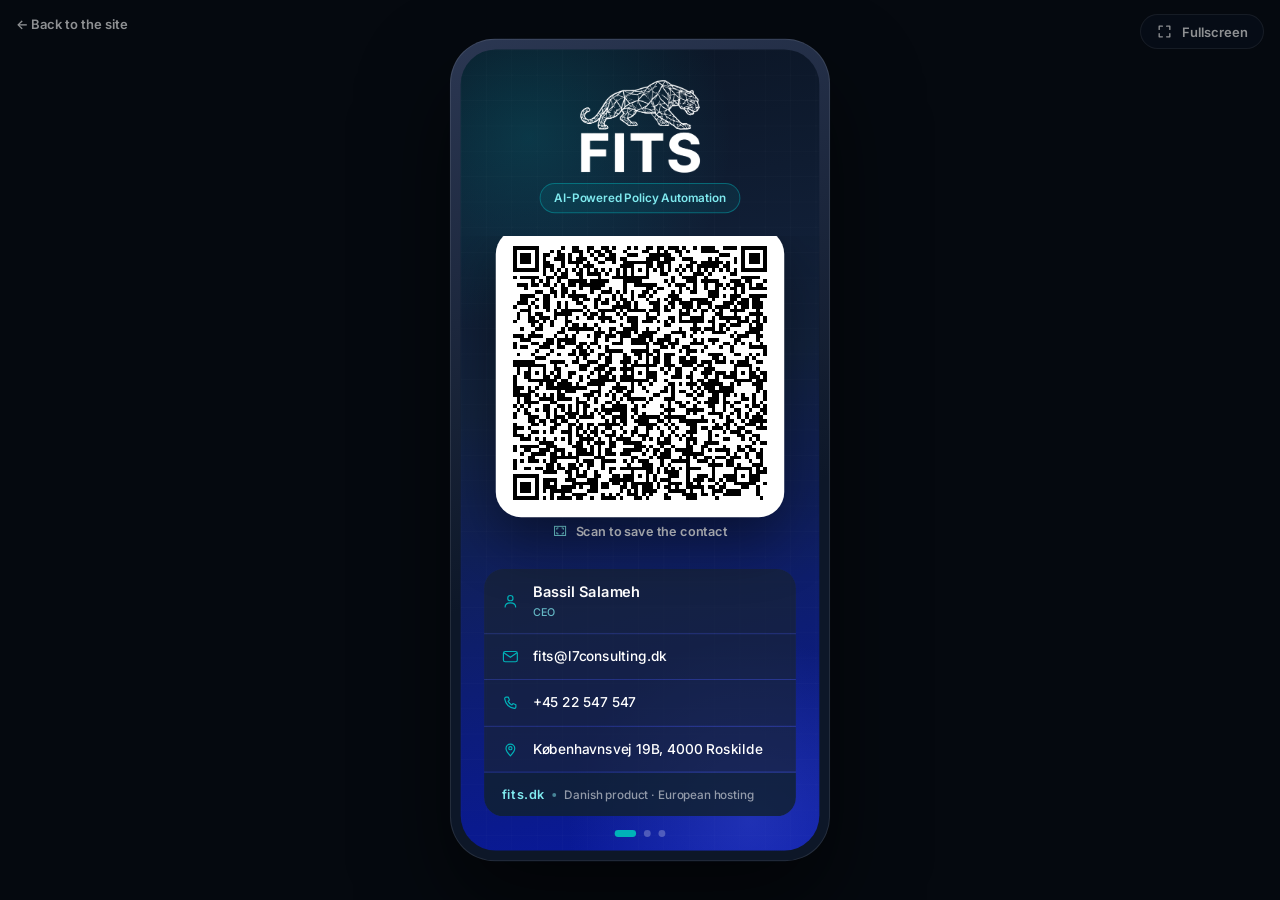
==== commit 285fdcea: "feat: Danish for every text, English wording fixed (needs Danish review) Danish app text for every t" ====
--- a/website/app/index.html
+++ b/website/app/index.html
@@ -4,7 +4,7 @@
 <meta charset="utf-8">
 <meta name="viewport" content="width=device-width, initial-scale=1, viewport-fit=cover">
 <title>FITS QR — the app, fullscreen</title>
-<meta name="description" content="The FITS QR app screen on its own, filling the display. Swipe between the three contacts and scan a code to save it.">
+<meta name="description" content="The FITS QR app screen on its own, filling the display. Swipe between the three contact cards and scan a QR code to save the contact.">
 <meta name="theme-color" content="#0b1524">
 <link rel="canonical" href="https://cocodedk.github.io/fits-qr/app/">
 <link rel="alternate" hreflang="en" href="https://cocodedk.github.io/fits-qr/app/">
@@ -18,7 +18,7 @@
 <meta property="og:type" content="website">
 <meta property="og:url" content="https://cocodedk.github.io/fits-qr/app/">
 <meta property="og:title" content="FITS QR — the app, fullscreen">
-<meta property="og:description" content="The FITS QR app screen on its own, filling the display. Swipe between the three contacts and scan a code to save it.">
+<meta property="og:description" content="The FITS QR app screen on its own, filling the display. Swipe between the three contact cards and scan a QR code to save the contact.">
 <meta property="og:image" content="https://cocodedk.github.io/fits-qr/og.png">
 <meta property="og:image:width" content="1200">
 <meta property="og:image:height" content="630">
@@ -42,11 +42,11 @@
         <p class="app-tagline">AI-Powered Policy Automation</p>
         <div class="pager">
           <div class="track" id="track">
-          <article class="card" role="group" aria-roledescription="slide" aria-label="Bassil Salameh">
+          <article class="card" role="group" aria-roledescription="contact card" aria-label="Bassil Salameh">
             <div class="qr-wrap">
               <div class="qr-glow"></div>
               <div class="qr-card">
-                <img src="../qr-bassil.png" width="568" height="568" alt="QR code holding Bassil Salameh's contact details" loading="lazy" decoding="async">
+                <img src="../qr-bassil.png" width="568" height="568" alt="QR code with the contact details of Bassil Salameh" loading="lazy" decoding="async">
               </div>
             </div>
             <p class="scan-hint"><svg viewBox="0 0 24 24" fill="none" aria-hidden="true"><rect x="3.5" y="5" width="17" height="14" stroke="#7FEAEF" stroke-width="1.5"/><path d="M7 9.5V7.5h2M17 9.5V7.5h-2M7 14.5v2h2M17 14.5v2h-2" stroke="#7FEAEF" stroke-width="1.5" stroke-linecap="round"/></svg>Scan to save the contact</p>
@@ -58,11 +58,11 @@
               <div class="row-foot"><b>fits.dk</b><i></i>Danish product · European hosting</div>
             </div>
           </article>
-          <article class="card" role="group" aria-roledescription="slide" aria-label="Babak Bandpey">
+          <article class="card" role="group" aria-roledescription="contact card" aria-label="Babak Bandpey">
             <div class="qr-wrap">
               <div class="qr-glow"></div>
               <div class="qr-card">
-                <img src="../qr-babak.png" width="536" height="536" alt="QR code holding Babak Bandpey's contact details" loading="lazy" decoding="async">
+                <img src="../qr-babak.png" width="536" height="536" alt="QR code with the contact details of Babak Bandpey" loading="lazy" decoding="async">
               </div>
             </div>
             <p class="scan-hint"><svg viewBox="0 0 24 24" fill="none" aria-hidden="true"><rect x="3.5" y="5" width="17" height="14" stroke="#7FEAEF" stroke-width="1.5"/><path d="M7 9.5V7.5h2M17 9.5V7.5h-2M7 14.5v2h2M17 14.5v2h-2" stroke="#7FEAEF" stroke-width="1.5" stroke-linecap="round"/></svg>Scan to save the contact</p>
@@ -74,11 +74,11 @@
               <div class="row-foot"><b>fits.dk</b><i></i>Danish product · European hosting</div>
             </div>
           </article>
-          <article class="card" role="group" aria-roledescription="slide" aria-label="Silas Stilling Jørgensen">
+          <article class="card" role="group" aria-roledescription="contact card" aria-label="Silas Stilling Jørgensen">
             <div class="qr-wrap">
               <div class="qr-glow"></div>
               <div class="qr-card">
-                <img src="../qr-silas.png" width="568" height="568" alt="QR code holding Silas Stilling Jørgensen's contact details" loading="lazy" decoding="async">
+                <img src="../qr-silas.png" width="568" height="568" alt="QR code with the contact details of Silas Stilling Jørgensen" loading="lazy" decoding="async">
               </div>
             </div>
             <p class="scan-hint"><svg viewBox="0 0 24 24" fill="none" aria-hidden="true"><rect x="3.5" y="5" width="17" height="14" stroke="#7FEAEF" stroke-width="1.5"/><path d="M7 9.5V7.5h2M17 9.5V7.5h-2M7 14.5v2h2M17 14.5v2h-2" stroke="#7FEAEF" stroke-width="1.5" stroke-linecap="round"/></svg>Scan to save the contact</p>
--- a/website/styles.css
+++ b/website/styles.css
@@ -49,19 +49,18 @@
 
 /* ── Header ─────────────────────────────────────────────────────────── */
 .masthead {
-  position: sticky;
-  top: 0;
-  z-index: 20;
   background: rgba(11, 21, 36, 0.82);
-  backdrop-filter: blur(14px);
   border-bottom: 1px solid var(--hairline);
 }
 .masthead .shell {
-  display: flex;
-  align-items: center;
-  gap: 20px;
+  position: relative;
+  display: flex;
+  flex-wrap: wrap;
+  align-items: center;
+  gap: 0 20px;
   min-height: 64px;
 }
+/* The shared navigation (css/cocode-nav.css) lays the links out; this gives them the site's look. */
 .brand {
   display: flex;
   align-items: center;
@@ -71,22 +70,34 @@
   font-weight: 700;
   letter-spacing: 0.02em;
 }
-.brand img { width: 30px; height: auto; display: block; }
-.masthead nav {
-  margin-left: auto;
-  display: flex;
-  align-items: center;
-  gap: 8px;
-}
+.brand img { width: 30px; height: 30px; display: block; border-radius: 7px; }
+.masthead .cocode-nav { flex: 1 1 auto; gap: 0 4px; }
+.masthead .cocode-nav a { padding: 0 10px; font-size: 14.5px; font-weight: 500; color: var(--ink-dim); }
+.masthead .cocode-nav a:hover { color: var(--ink); }
+.masthead .cocode-nav .brand { padding: 0; font-size: 16px; font-weight: 700; color: var(--ink); }
 .lang-switch {
+  display: inline-flex;
+  align-items: center;
+  min-height: 44px;
   font-size: 13px;
   font-weight: 600;
   letter-spacing: 0.06em;
   color: var(--ink-dim);
-  padding: 6px 10px;
+  padding: 0 14px;
   border: 1px solid var(--hairline);
   border-radius: 999px;
 }
+/* Phones: the language switch sits on the name's row, top right, so the links keep their own row. */
+@media (max-width: 47.99em) {
+  .lang-switch { position: absolute; top: 10px; right: 16px; }
+  .masthead .cocode-nav .brand + a { margin-left: -10px; }
+}
+/* Wide screens: one row, kept in view while scrolling. */
+@media (min-width: 48em) {
+  .masthead { position: sticky; top: 0; z-index: 20; backdrop-filter: blur(14px); }
+}
+section[id] { scroll-margin-top: 72px; }
+main:focus { outline: 0; }
 .lang-switch:hover { color: var(--ink); border-color: var(--teal); }
 
 .btn {
@@ -549,21 +560,53 @@
 .fact p { margin: 0; font-size: 14.5px; color: var(--ink-dim); text-wrap: pretty; }
 
 /* ── Install steps — a real sequence, so it is numbered ─────────────── */
-.install {
+.get {
   padding: 8px 0 72px;
 }
-.install h2 {
+.get h2 {
   font-family: var(--display);
   font-size: clamp(1.7rem, 3vw, 2.3rem);
   font-weight: 800;
   letter-spacing: -0.025em;
   margin: 0 0 6px;
 }
-.install > .shell > p {
+.get > .shell > p {
   color: var(--ink-dim);
+  margin: 0 0 20px;
+  max-width: 54ch;
+}
+/* The shared cocode-apps install block: F-Droid first, then the APK (the main button), then Obtainium. */
+.install {
+  list-style: none;
+  padding: 0;
   margin: 0 0 32px;
-  max-width: 54ch;
-}
+  display: flex;
+  flex-wrap: wrap;
+  align-items: center;
+  gap: 12px 22px;
+}
+.install a,
+.install .fdroid-soon {
+  display: inline-flex;
+  align-items: center;
+  min-height: 48px;
+  margin: 0;
+  font-size: 15px;
+  font-weight: 600;
+}
+.install .fdroid-soon {
+  padding: 0 20px;
+  border: 1px dashed var(--ink-faint);
+  border-radius: 999px;
+  color: var(--ink-dim);
+}
+.install li:nth-child(2) a {
+  padding: 0 22px;
+  border-radius: 999px;
+  background: var(--teal);
+  color: #04222a;
+}
+.install li:nth-child(2) a:hover { background: var(--teal-light); color: #04222a; }
 .steps {
   list-style: none;
   counter-reset: step;
@@ -606,19 +649,52 @@
 }
 
 /* ── Footer ─────────────────────────────────────────────────────────── */
-footer {
+.site-foot {
   border-top: 1px solid var(--hairline);
-  padding: 30px 0 40px;
+  padding: 22px 0 32px;
   font-size: 14px;
   color: var(--ink-faint);
 }
-footer .shell {
+.site-foot .shell {
   display: flex;
   flex-wrap: wrap;
-  gap: 10px 22px;
-  align-items: center;
-}
-footer .spacer { margin-left: auto; }
+  gap: 4px 22px;
+  align-items: center;
+}
+.site-foot .cocode-footer { display: flex; flex-wrap: wrap; align-items: center; gap: 0 10px; margin-right: auto; }
+.site-foot .cocode-footer a { padding: 0; color: var(--ink-dim); }
+.site-foot .cocode-footer a:hover,
+.site-foot .foot-about:hover { color: var(--ink); }
+.site-foot .foot-about { display: inline-flex; align-items: center; min-height: 44px; color: var(--ink-dim); }
+
+/* ── Privacy policy page (privacy/ and da/privacy/) ─────────────────── */
+.legal { padding: 56px 0 72px; }
+.legal .shell { max-width: 760px; }
+.legal h1 {
+  font-size: clamp(2rem, 6vw, 2.9rem);
+  line-height: 1.08;
+  margin: 0 0 14px;
+}
+.legal .meta { margin: 0 0 12px; color: var(--ink-dim); font-size: 14.5px; }
+.legal h2 {
+  font-family: var(--display);
+  font-size: 1.4rem;
+  font-weight: 800;
+  letter-spacing: -0.015em;
+  line-height: 1.2;
+  margin: 40px 0 10px;
+}
+.legal p { margin: 0 0 14px; color: var(--ink-dim); text-wrap: pretty; }
+.legal p a { text-decoration: underline; text-underline-offset: 3px; }
+.legal code {
+  font-family: var(--mono);
+  font-size: 0.86em;
+  overflow-wrap: anywhere;
+  padding: 1px 6px;
+  border-radius: 5px;
+  background: rgba(255, 255, 255, 0.08);
+}
+.legal .back { margin-top: 40px; }
 
 /* ── Persian/RTL and Danish share the LTR layout; Danish needs nothing ── */
 
@@ -658,7 +734,6 @@
     transform-origin: top center;
     margin-bottom: calc(844px * (var(--phone-scale, 0.86) - 1));
   }
-  .masthead .btn span { display: none; }
 }
 
 @media (prefers-reduced-motion: reduce) {
